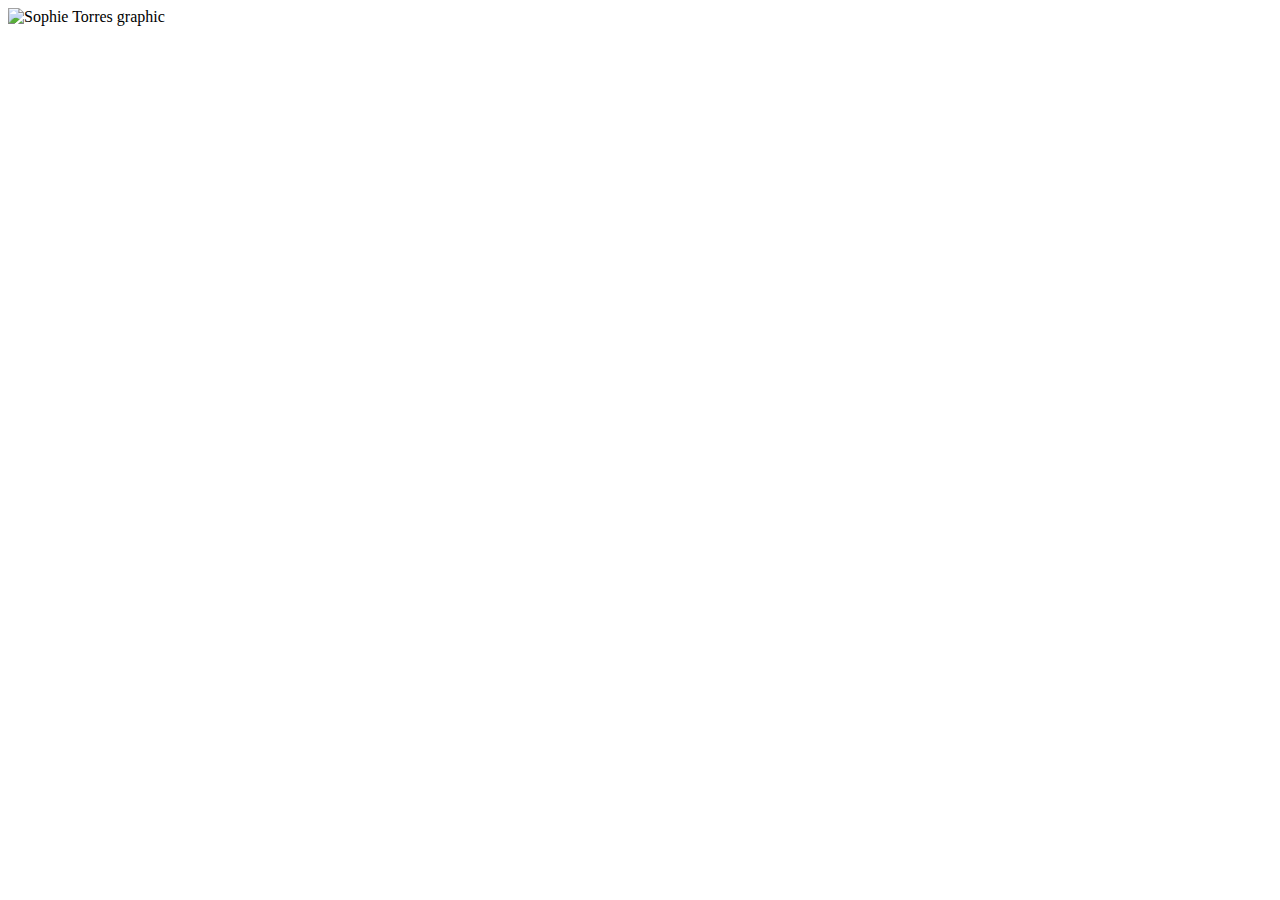
==== index.html @ 8b75c069 "added banners to all of the pages" ====
<!DOCTYPE html>
<html lang="en">
<head>
   <meta charset="utf-8">
   <meta name="viewport" content="width=device-width,initial-scale=1">
   <title>Sophie Torres | Posters</title>
   <link href="css/reset.css" rel="stylesheet"><!-- DO NOT EDIT THIS LINE. -->
   <link href="css/style.css" rel="stylesheet">
</head>
<body>
  <header>
    <img id="banner" src="img/illustrator/sophie-torres.png" alt="Sophie Torres graphic">
  </header>
</body>
</html>
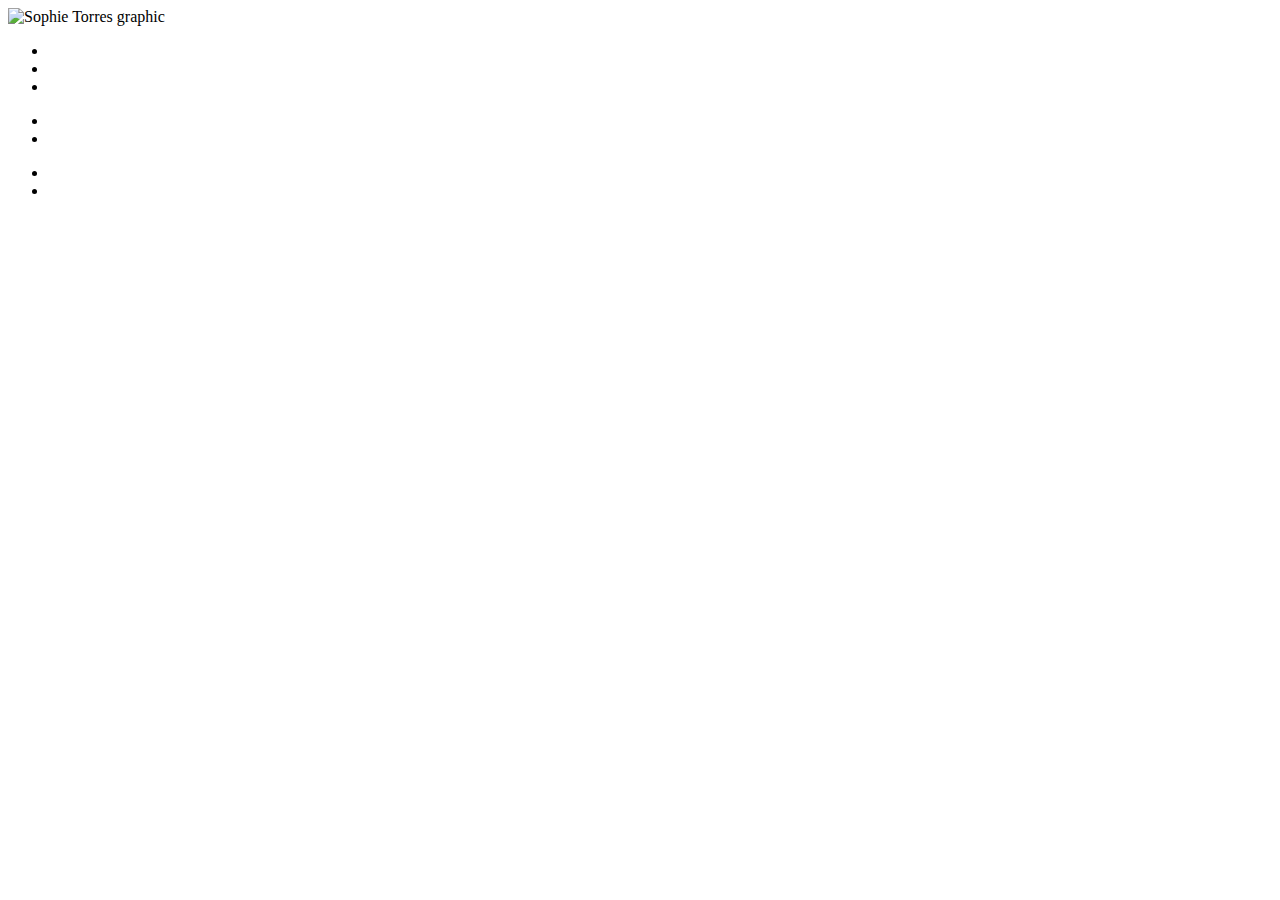
==== commit 8ab954fa: "created navigation bar" ====
--- a/index.html
+++ b/index.html
@@ -11,5 +11,20 @@
   <header>
     <img id="banner" src="img/illustrator/sophie-torres.png" alt="Sophie Torres graphic">
   </header>
+  <nav>
+    <ul>
+      <li><a href="index.html"><img src="img/illustrator/design-off.png" alt=""></a></li>
+      <li><a href="cuba.html"><img src="img/illustrator/photography-off.png" alt=""></a></li>
+      <li><a href="drawings.html"><img src="img/illustrator/other-work-off.png" alt=""></a></li>
+    </ul>
+    <ul class="level2nav">
+        <li><a href=""><img src="img/illustrator/about-off.png" alt=""></a></li>
+        <li><a href="contact.html"><img src="img/illustrator/contact-off.png" alt=""></a></li>
+    </ul>
+    <ul class="level2nav">
+        <li><a href="https://www.instagram.com/sctorres_nyc/?hl=en"><img src="img/illustrator/instagram-off.png" alt=""></a></li>
+        <li><a href="https://www.linkedin.com/public-profile/in/sophie-torres-2555b6125?challengeId=AQEurAv9NsfNkQAAAXOjQD11WE_gipzqtjcqIMRSbcu1CK_OR9NcNKg-Y_m95mV01Qe2O4VNOKyDS6prNoUvjEbUXK3h6qpuCQ&submissionId=9e7d6bee-c2bd-2616-a5b4-3ff4931f787c"><img src="img/illustrator/linkedin-off.png" alt=""></a></li>
+    </ul>
+  </nav>
 </body>
 </html>
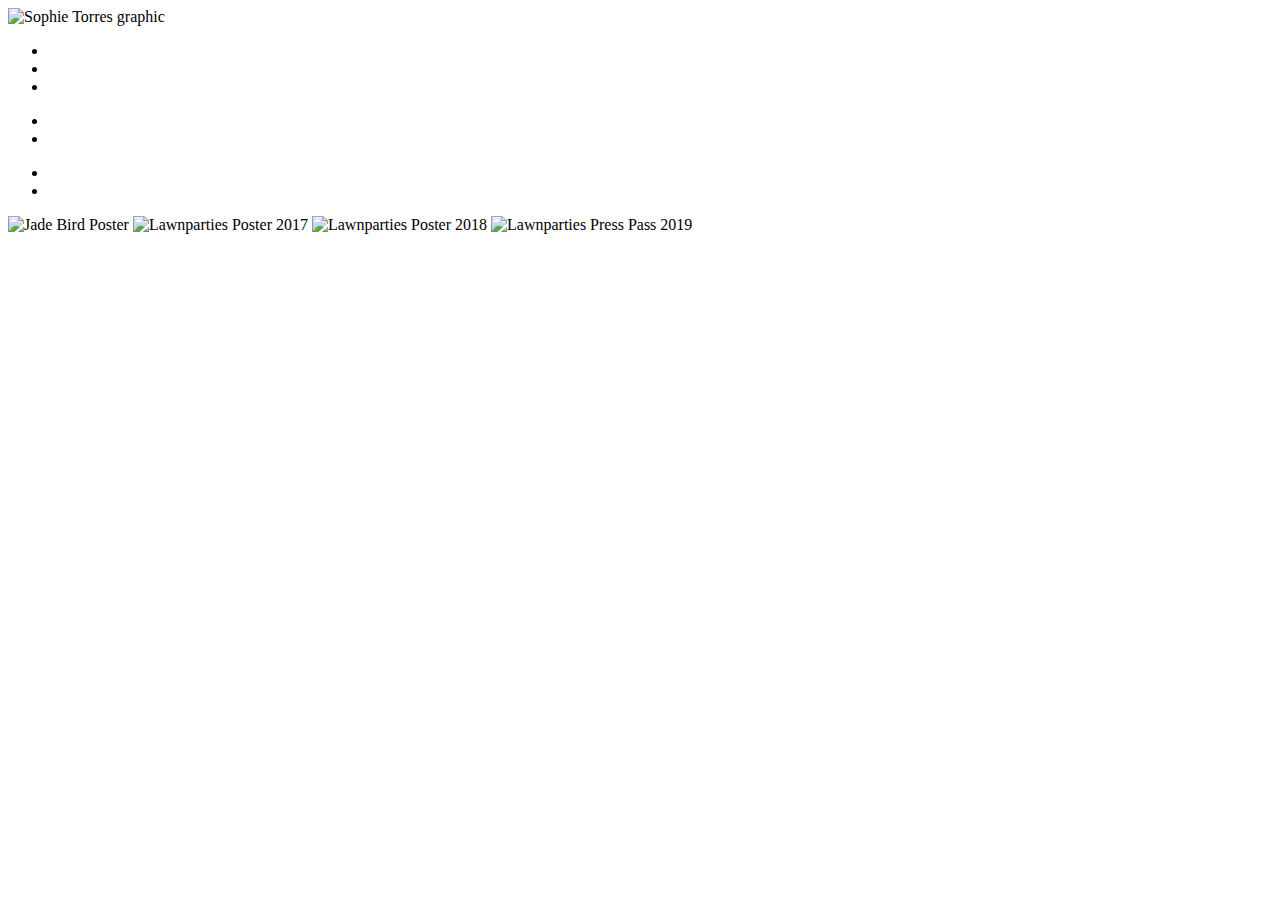
==== commit 0f9c948a: "started adding content to pages" ====
--- a/index.html
+++ b/index.html
@@ -26,5 +26,11 @@
         <li><a href="https://www.linkedin.com/public-profile/in/sophie-torres-2555b6125?challengeId=AQEurAv9NsfNkQAAAXOjQD11WE_gipzqtjcqIMRSbcu1CK_OR9NcNKg-Y_m95mV01Qe2O4VNOKyDS6prNoUvjEbUXK3h6qpuCQ&submissionId=9e7d6bee-c2bd-2616-a5b4-3ff4931f787c"><img src="img/illustrator/linkedin-off.png" alt=""></a></li>
     </ul>
   </nav>
+  <main>
+    <img src="img/posters/jade-bird.jpg" alt="Jade Bird Poster">
+    <img src="img/posters/lp-2018.jpg" alt="Lawnparties Poster 2017">
+    <img src="img/posters/lp-2017.jpg" alt="Lawnparties Poster 2018">
+    <img src="img/posters/lp-pass-2019.jpg" alt="Lawnparties Press Pass 2019">
+  </main>
 </body>
 </html>
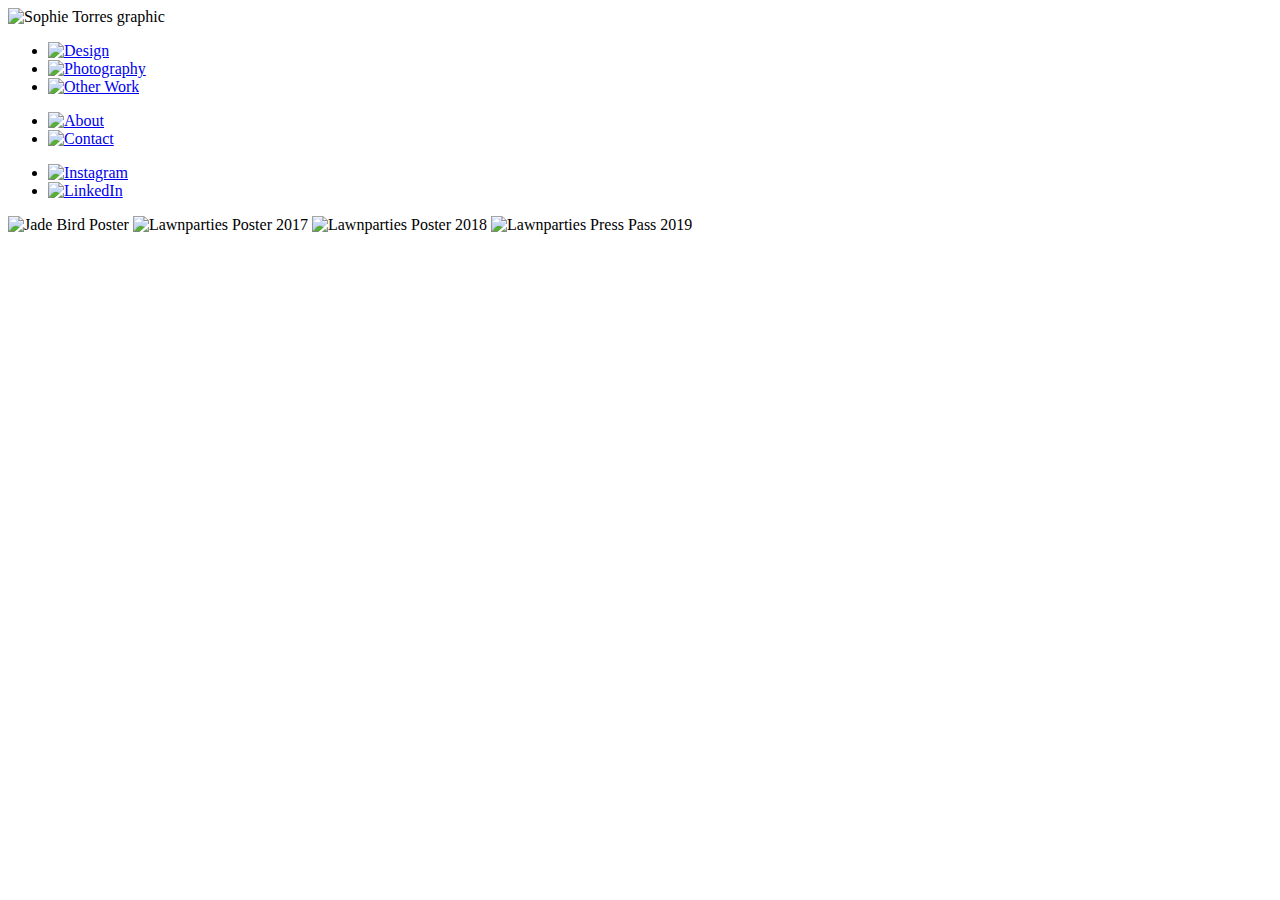
==== commit d4cb6bc2: "nav bar" ====
--- a/index.html
+++ b/index.html
@@ -8,29 +8,33 @@
    <link href="css/style.css" rel="stylesheet">
 </head>
 <body>
-  <header>
+  <header id="header">
     <img id="banner" src="img/illustrator/sophie-torres.png" alt="Sophie Torres graphic">
   </header>
-  <nav>
+  <nav class="navbar">
     <ul>
-      <li><a href="index.html"><img src="img/illustrator/design-off.png" alt=""></a></li>
-      <li><a href="cuba.html"><img src="img/illustrator/photography-off.png" alt=""></a></li>
-      <li><a href="drawings.html"><img src="img/illustrator/other-work-off.png" alt=""></a></li>
+      <li><a href="index.html"><img class="bigbutton" src="img/illustrator/design-off.png" alt="Design" onmouseover="this.src='img/illustrator/design-on.png'" onmouseout="this.src='img/illustrator/design-off.png'"></a></li>
+      <li><a href="cuba.html"><img class="bigbutton" src="img/illustrator/photography-off.png" alt="Photography" onmouseover="this.src='img/illustrator/photography-on.png'" onmouseout="this.src='img/illustrator/photography-off.png'"></a></li>
+      <li><a href="drawings.html"><img class="bigbutton" src="img/illustrator/other-work-off.png" alt="Other Work" onmouseover="this.src='img/illustrator/other-work-on.png'" onmouseout="this.src='img/illustrator/other-work-off.png'"></a></li>
     </ul>
     <ul class="level2nav">
-        <li><a href=""><img src="img/illustrator/about-off.png" alt=""></a></li>
-        <li><a href="contact.html"><img src="img/illustrator/contact-off.png" alt=""></a></li>
+        <li><a href="about.html"><img class="mediumbutton" src="img/illustrator/about-off.png" alt="About" onmouseover="this.src='img/illustrator/about-on.png'" onmouseout="this.src='img/illustrator/about-off.png'"></a></li>
+        <li><a href="contact.html"><img class="mediumbutton" src="img/illustrator/contact-off.png" alt="Contact" onmouseover="this.src='img/illustrator/contact-on.png'" onmouseout="this.src='img/illustrator/contact-off.png'"></a></li>
     </ul>
     <ul class="level2nav">
-        <li><a href="https://www.instagram.com/sctorres_nyc/?hl=en"><img src="img/illustrator/instagram-off.png" alt=""></a></li>
-        <li><a href="https://www.linkedin.com/public-profile/in/sophie-torres-2555b6125?challengeId=AQEurAv9NsfNkQAAAXOjQD11WE_gipzqtjcqIMRSbcu1CK_OR9NcNKg-Y_m95mV01Qe2O4VNOKyDS6prNoUvjEbUXK3h6qpuCQ&submissionId=9e7d6bee-c2bd-2616-a5b4-3ff4931f787c"><img src="img/illustrator/linkedin-off.png" alt=""></a></li>
+        <li><a href="https://www.instagram.com/sctorres_nyc/?hl=en"><img class="littlebutton" src="img/illustrator/instagram-off.png" alt="Instagram" onmouseover="this.src='img/illustrator/instagram-on.png'" onmouseout="this.src='img/illustrator/instagram-off.png'"></a></li>
+        <li><a href="https://www.linkedin.com/public-profile/in/sophie-torres-2555b6125?challengeId=AQEurAv9NsfNkQAAAXOjQD11WE_gipzqtjcqIMRSbcu1CK_OR9NcNKg-Y_m95mV01Qe2O4VNOKyDS6prNoUvjEbUXK3h6qpuCQ&submissionId=9e7d6bee-c2bd-2616-a5b4-3ff4931f787c"><img class="littlebutton" src="img/illustrator/linkedin-off.png" alt="LinkedIn" onmouseover="this.src='img/illustrator/linkedin-on.png'" onmouseout="this.src='img/illustrator/linkedin-off.png'"></a></li>
     </ul>
   </nav>
   <main>
-    <img src="img/posters/jade-bird.jpg" alt="Jade Bird Poster">
-    <img src="img/posters/lp-2018.jpg" alt="Lawnparties Poster 2017">
-    <img src="img/posters/lp-2017.jpg" alt="Lawnparties Poster 2018">
-    <img src="img/posters/lp-pass-2019.jpg" alt="Lawnparties Press Pass 2019">
+    <div id="content">
+      <img src="img/posters/jade-bird.jpg" alt="Jade Bird Poster">
+      <img src="img/posters/lp-2018.jpg" alt="Lawnparties Poster 2017">
+      <img src="img/posters/lp-2017.jpg" alt="Lawnparties Poster 2018">
+      <img src="img/posters/lp-pass-2019.jpg" alt="Lawnparties Press Pass 2019">
+    </div>
   </main>
+  <script src="js/jquery-3.5.1.min.js"></script>
+  <script src="js/app.js" type="text/javascript"></script>
 </body>
 </html>
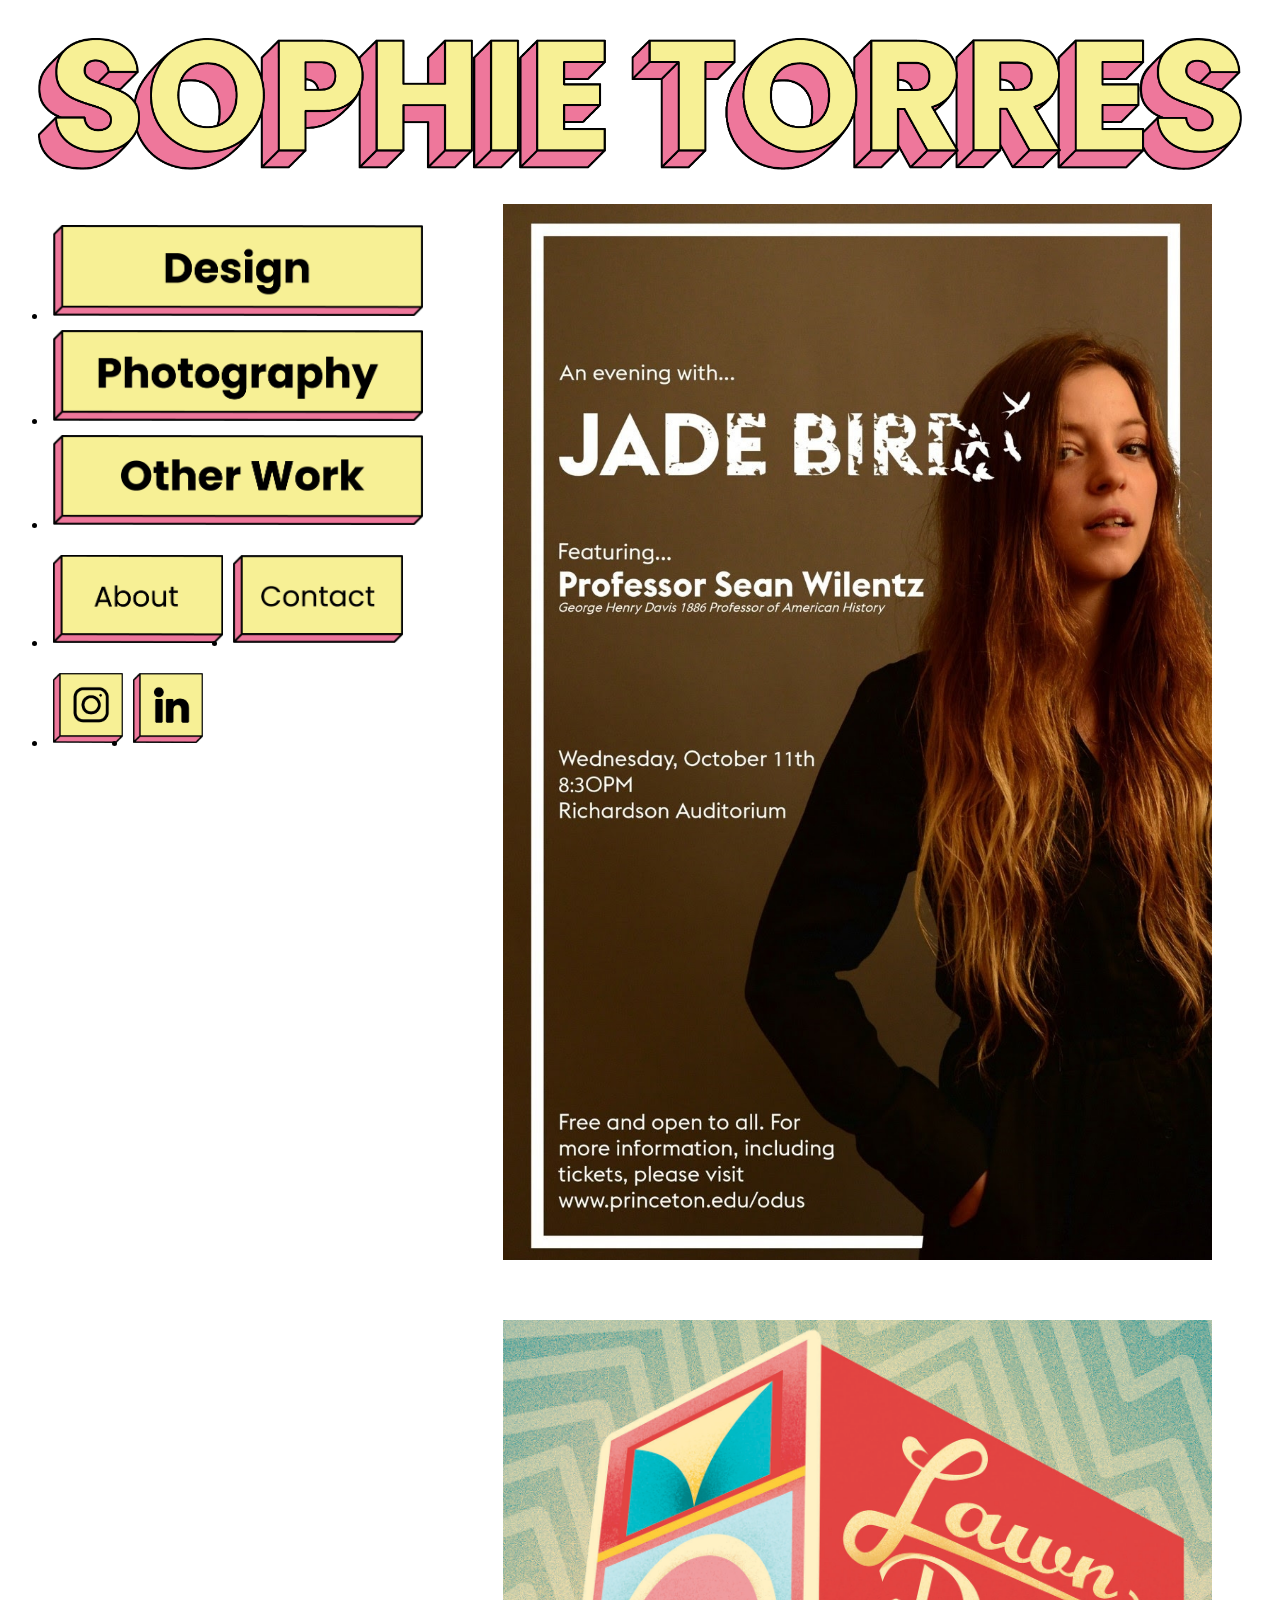
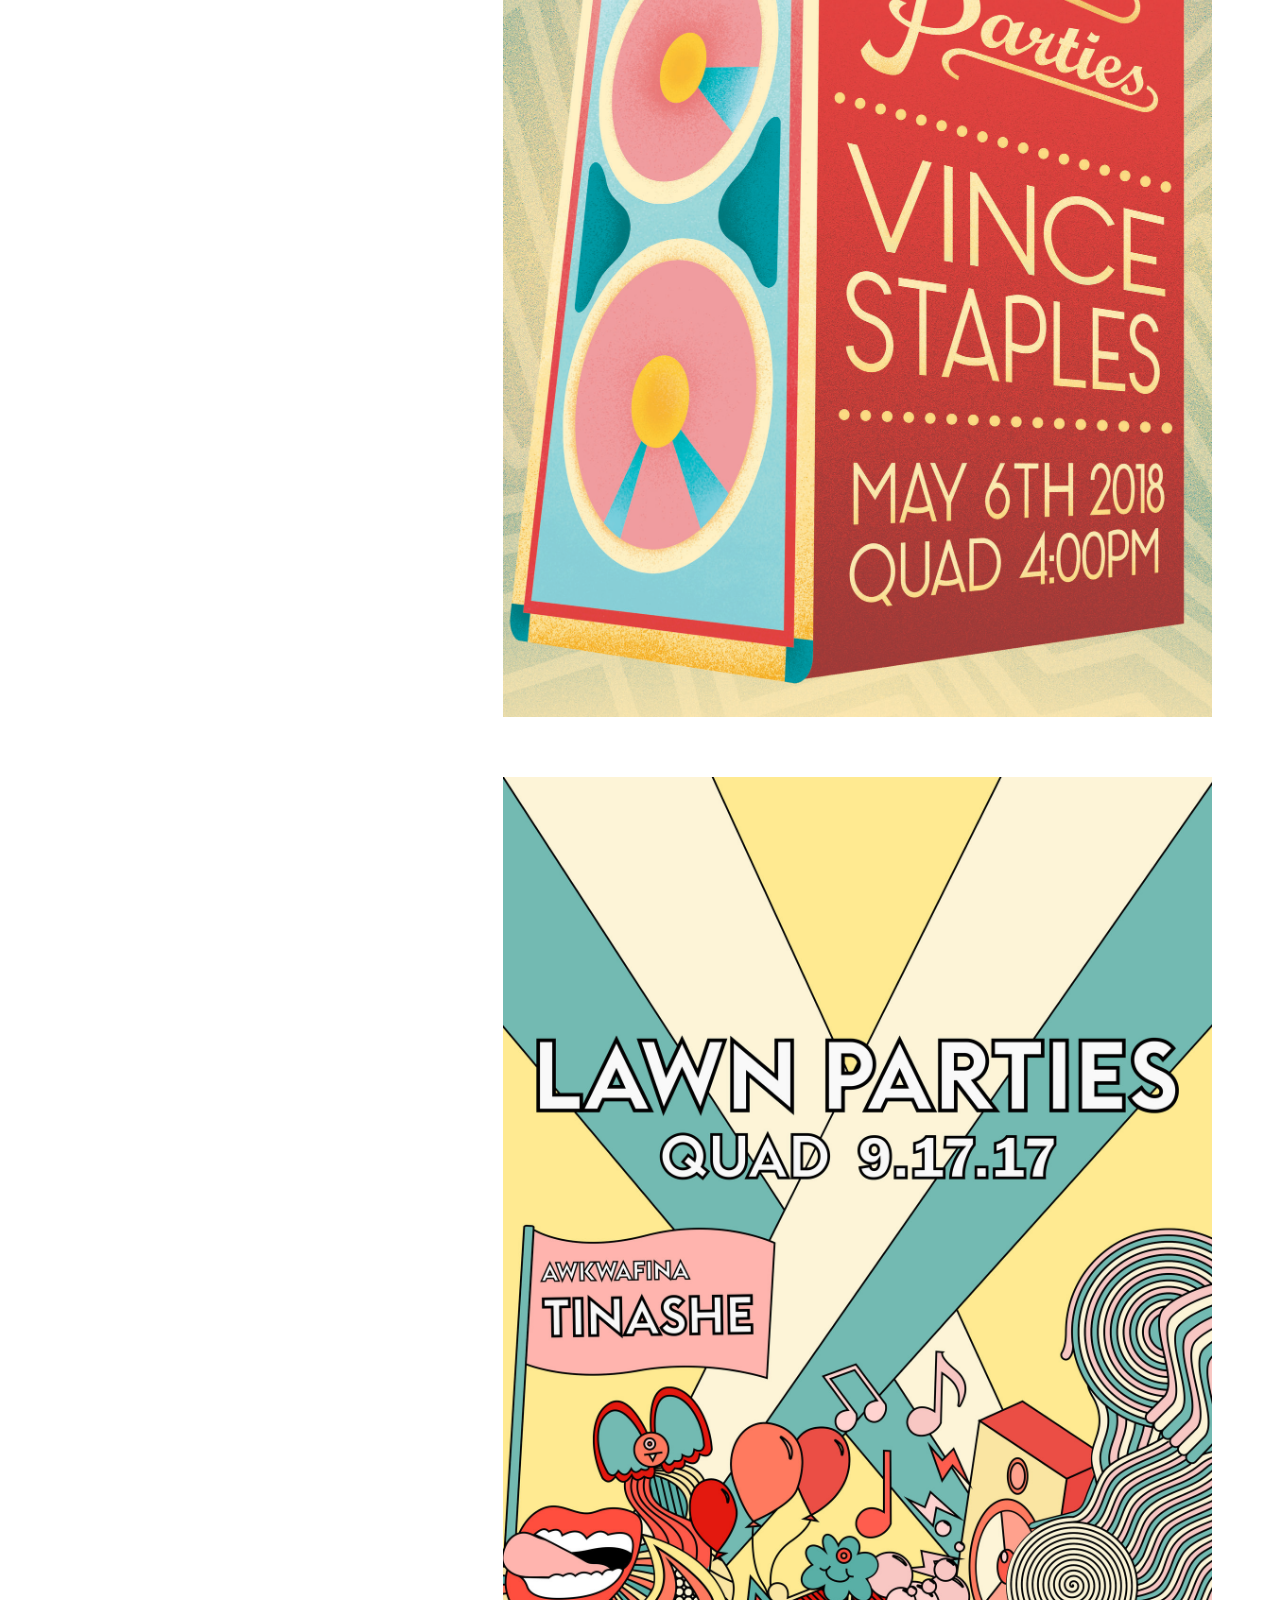
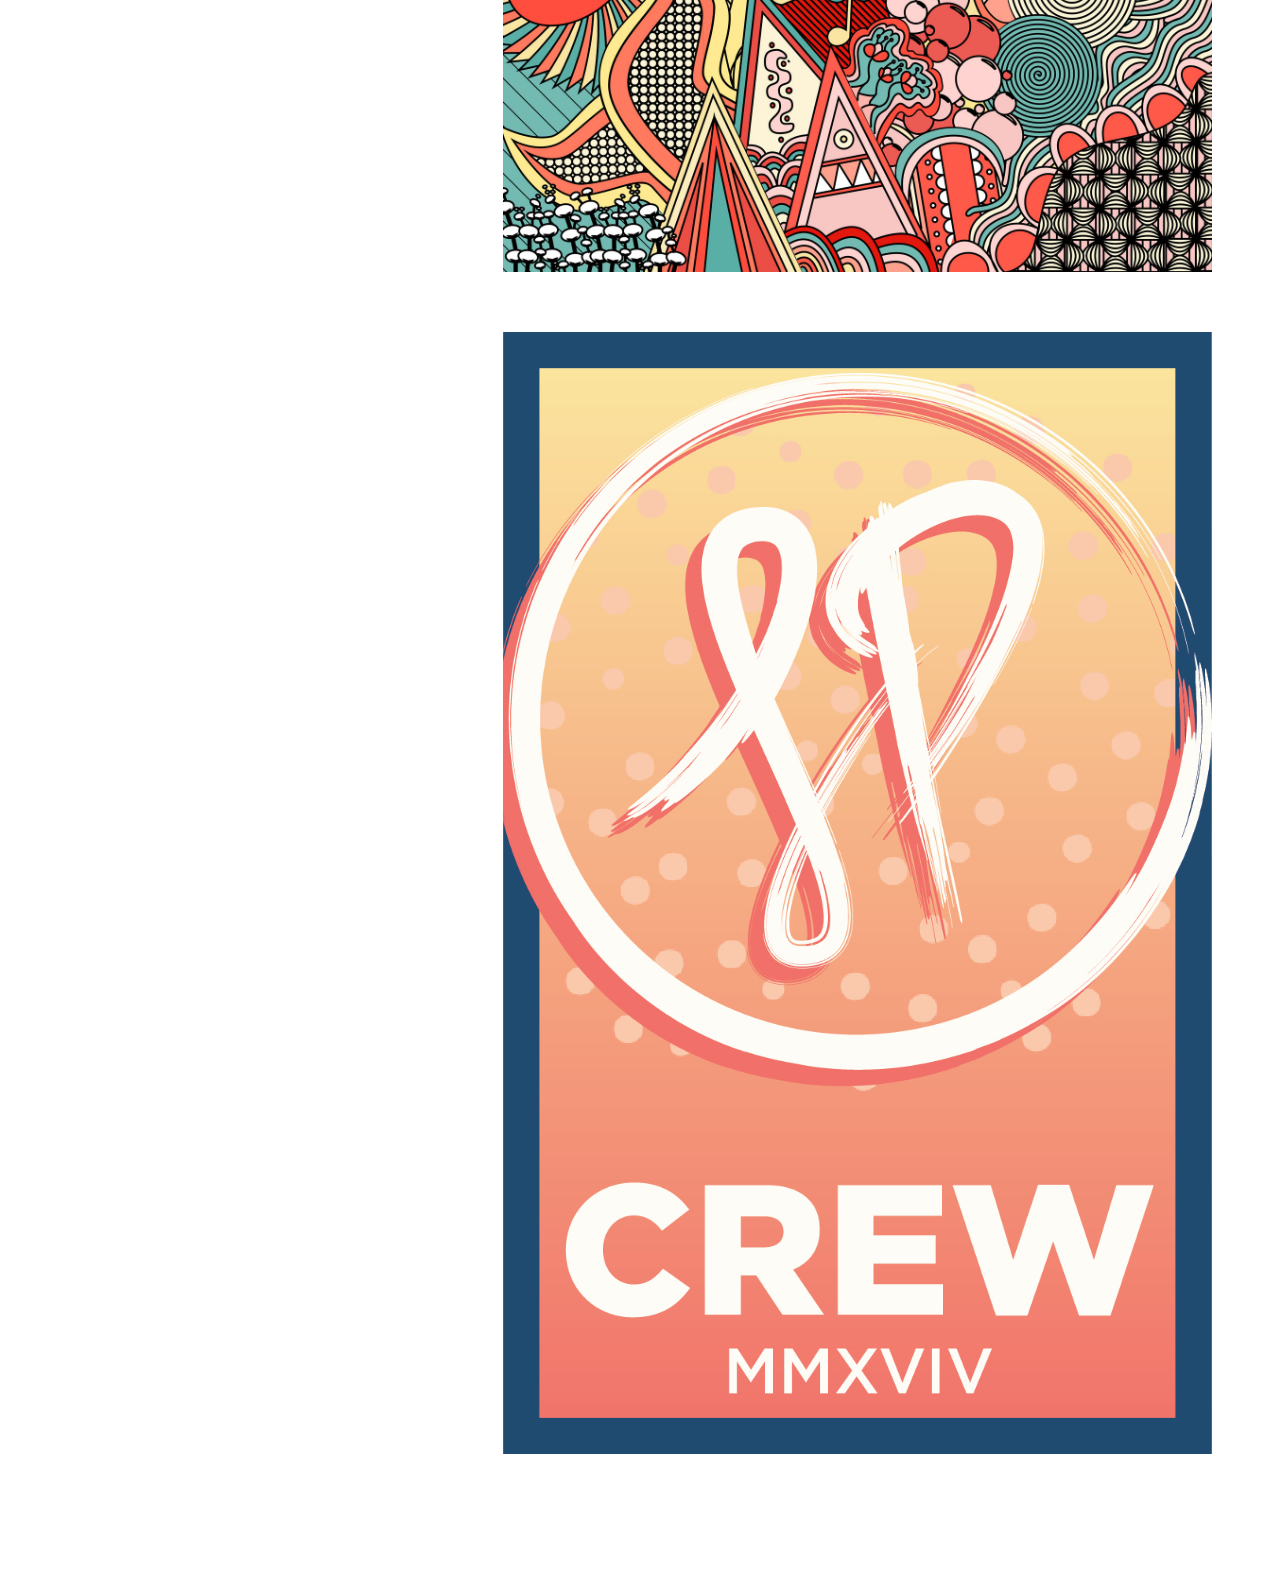
==== commit b769d023: "updated stuff" ====
--- a/index.html
+++ b/index.html
@@ -6,32 +6,33 @@
    <title>Sophie Torres | Posters</title>
    <link href="css/reset.css" rel="stylesheet"><!-- DO NOT EDIT THIS LINE. -->
    <link href="css/style.css" rel="stylesheet">
+   <link href="https://fonts.googleapis.com/css2?family=Poppins:ital,wght@0,100;0,200;0,300;0,400;0,500;0,600;0,700;0,800;0,900;1,100;1,200;1,300;1,400;1,500;1,600;1,700;1,800;1,900&display=swap" rel="stylesheet">
 </head>
 <body>
   <header id="header">
-    <img id="banner" src="img/illustrator/sophie-torres.png" alt="Sophie Torres graphic">
+    <img id="banner" src="img/sophie-torres.png" alt="Sophie Torres graphic">
   </header>
   <nav class="navbar">
     <ul>
-      <li><a href="index.html"><img class="bigbutton" src="img/illustrator/design-off.png" alt="Design" onmouseover="this.src='img/illustrator/design-on.png'" onmouseout="this.src='img/illustrator/design-off.png'"></a></li>
-      <li><a href="cuba.html"><img class="bigbutton" src="img/illustrator/photography-off.png" alt="Photography" onmouseover="this.src='img/illustrator/photography-on.png'" onmouseout="this.src='img/illustrator/photography-off.png'"></a></li>
-      <li><a href="drawings.html"><img class="bigbutton" src="img/illustrator/other-work-off.png" alt="Other Work" onmouseover="this.src='img/illustrator/other-work-on.png'" onmouseout="this.src='img/illustrator/other-work-off.png'"></a></li>
+      <li><a href="index.html"><img class="bigbutton" src="img/design-off.png" alt="Design" onmouseover="this.src='img/design-on.png'" onmouseout="this.src='img/design-off.png'"></a></li>
+      <li><a href="cuba.html"><img class="bigbutton" src="img/photography-off.png" alt="Photography" onmouseover="this.src='img/photography-on.png'" onmouseout="this.src='img/photography-off.png'"></a></li>
+      <li><a href="drawings.html"><img class="bigbutton" src="img/other-work-off.png" alt="Other Work" onmouseover="this.src='img/other-work-on.png'" onmouseout="this.src='img/other-work-off.png'"></a></li>
     </ul>
     <ul class="level2nav">
-        <li><a href="about.html"><img class="mediumbutton" src="img/illustrator/about-off.png" alt="About" onmouseover="this.src='img/illustrator/about-on.png'" onmouseout="this.src='img/illustrator/about-off.png'"></a></li>
-        <li><a href="contact.html"><img class="mediumbutton" src="img/illustrator/contact-off.png" alt="Contact" onmouseover="this.src='img/illustrator/contact-on.png'" onmouseout="this.src='img/illustrator/contact-off.png'"></a></li>
+        <li><a href="about.html"><img class="mediumbutton" src="img/about-off.png" alt="About" onmouseover="this.src='img/about-on.png'" onmouseout="this.src='img/about-off.png'"></a></li>
+        <li><a href="contact.html"><img class="mediumbutton" src="img/contact-off.png" alt="Contact" onmouseover="this.src='img/contact-on.png'" onmouseout="this.src='img/contact-off.png'"></a></li>
     </ul>
     <ul class="level2nav">
-        <li><a href="https://www.instagram.com/sctorres_nyc/?hl=en"><img class="littlebutton" src="img/illustrator/instagram-off.png" alt="Instagram" onmouseover="this.src='img/illustrator/instagram-on.png'" onmouseout="this.src='img/illustrator/instagram-off.png'"></a></li>
-        <li><a href="https://www.linkedin.com/public-profile/in/sophie-torres-2555b6125?challengeId=AQEurAv9NsfNkQAAAXOjQD11WE_gipzqtjcqIMRSbcu1CK_OR9NcNKg-Y_m95mV01Qe2O4VNOKyDS6prNoUvjEbUXK3h6qpuCQ&submissionId=9e7d6bee-c2bd-2616-a5b4-3ff4931f787c"><img class="littlebutton" src="img/illustrator/linkedin-off.png" alt="LinkedIn" onmouseover="this.src='img/illustrator/linkedin-on.png'" onmouseout="this.src='img/illustrator/linkedin-off.png'"></a></li>
+        <li><a href="https://www.instagram.com/sctorres_nyc/?hl=en"><img class="littlebutton" src="img/instagram-off.png" alt="Instagram" onmouseover="this.src='img/instagram-on.png'" onmouseout="this.src='img/instagram-off.png'"></a></li>
+        <li><a href="https://www.linkedin.com/public-profile/in/sophie-torres-2555b6125?challengeId=AQEurAv9NsfNkQAAAXOjQD11WE_gipzqtjcqIMRSbcu1CK_OR9NcNKg-Y_m95mV01Qe2O4VNOKyDS6prNoUvjEbUXK3h6qpuCQ&submissionId=9e7d6bee-c2bd-2616-a5b4-3ff4931f787c"><img class="littlebutton" src="img/linkedin-off.png" alt="LinkedIn" onmouseover="this.src='img/linkedin-on.png'" onmouseout="this.src='img/linkedin-off.png'"></a></li>
     </ul>
   </nav>
   <main>
     <div id="content">
-      <img src="img/posters/jade-bird.jpg" alt="Jade Bird Poster">
-      <img src="img/posters/lp-2018.jpg" alt="Lawnparties Poster 2017">
-      <img src="img/posters/lp-2017.jpg" alt="Lawnparties Poster 2018">
-      <img src="img/posters/lp-pass-2019.jpg" alt="Lawnparties Press Pass 2019">
+      <img src="img/jade-bird.jpg" alt="Jade Bird Poster">
+      <img src="img/lp-2018.jpg" alt="Lawnparties Poster 2017">
+      <img src="img/lp-2017.jpg" alt="Lawnparties Poster 2018">
+      <img src="img/lp-pass-2019.jpg" alt="Lawnparties Press Pass 2019">
     </div>
   </main>
   <script src="js/jquery-3.5.1.min.js"></script>
--- a/css/style.css
+++ b/css/style.css
@@ -0,0 +1,104 @@
+
+#banner {
+  padding: 30px;
+  width: calc(100% - 60px);
+  height: auto;
+}
+
+nav  {
+  position: absolute;
+}
+
+#content, .contact {
+  float: right;
+  display: flex;
+  flex-direction: column;
+  justify-content: center;
+  width: calc(100% - 495px);
+  padding: 0px 60px 60px 60px;
+}
+
+#content > img {
+  width: calc(100% - 60px);
+  height: auto;
+  overflow: hidden;
+}
+
+#content-about, #content img {
+  padding: 0px 60px 60px 60px;
+  float: right;
+}
+
+#content-about {
+  width: calc(100% - 495px);
+  height: auto;
+}
+
+#content-about {
+  background-color: transparent;
+  color: #000;
+  font-family: 'Poppins', sans-serif;
+}
+
+#content-about img {
+  float: right;
+  width: calc(50% - 60px);
+  height: auto;
+  padding: 0 30px 30px 30px;
+  min-width: 370px;
+}
+
+#words p {
+  padding-bottom: 10px;
+  text-align: justify;
+}
+
+.sticky {
+  position: fixed;
+  top: 0;
+  width: 100%;
+}
+
+.level2nav {
+  display: flex;
+}
+
+.bigbutton, .mediumbutton, .littlebutton {
+  margin: 5px;
+  height: auto;
+}
+
+.bigbutton {
+  width: 370px;
+}
+
+.mediumbutton {
+  width: 170px;
+}
+
+.littlebutton {
+  width: 70px;
+}
+
+
+main h1 {
+  background-color: transparent;
+  color: #000;
+  font-family: 'Poppins', sans-serif;
+  font-size: 30px;
+  text-align: center;
+}
+
+.contact {
+  margin-top: 120px;
+}
+
+.contact a {
+  color: #000;
+  background-color: transparent;
+}
+
+.contact a:hover {
+  color: #EF789B;
+  background-color: transparent;
+}
